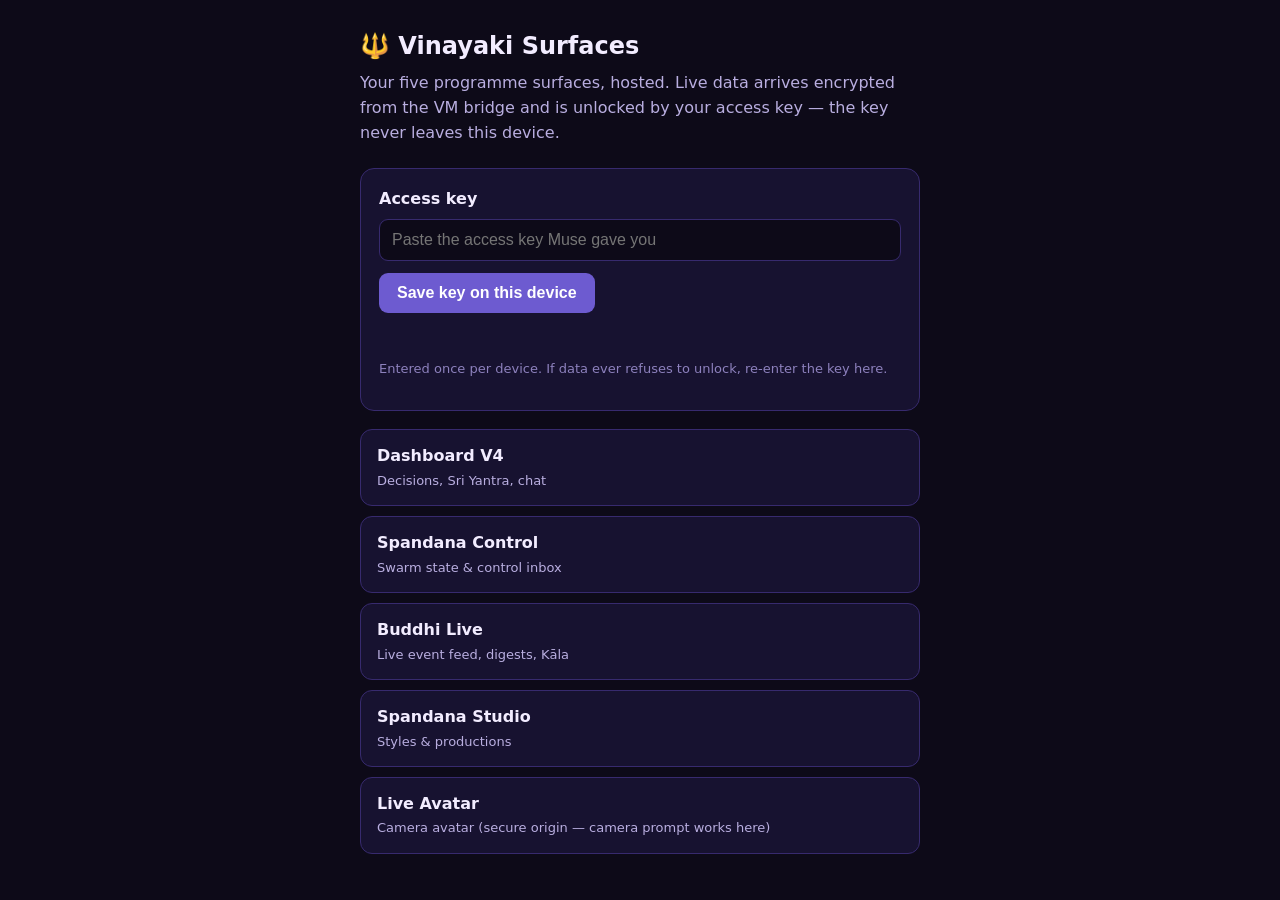
==== index.html @ d842d74e "split-brain pages v1 (19/25)" ====
<!DOCTYPE html>
<html lang="en">
<head>
<meta charset="utf-8">
<meta name="viewport" content="width=device-width, initial-scale=1">
<title>Vinayaki Surfaces</title>
<style>
  body { margin:0; background:#0d0a18; color:#f2ecff;
         font:16px/1.55 system-ui, sans-serif; padding:28px 18px; }
  main { max-width:560px; margin:0 auto; }
  h1 { font-size:24px; margin:0 0 6px; }
  p.sub { color:#b9aee0; margin:0 0 22px; }
  .card { background:#171230; border:1px solid #372a6e; border-radius:14px;
          padding:18px; margin:0 0 18px; }
  label { display:block; font-weight:600; margin-bottom:8px; }
  input { width:100%; box-sizing:border-box; padding:11px 12px;
          border-radius:9px; border:1px solid #372a6e; background:#0d0a18;
          color:#f2ecff; font-size:16px; }
  button { margin-top:12px; background:#6d5bd0; color:#fff; border:0;
           padding:11px 18px; border-radius:9px; font-size:16px;
           font-weight:600; }
  .ok { color:#9fe8b1; min-height:1.4em; margin-top:10px; }
  a.surf { display:block; background:#171230; border:1px solid #372a6e;
           border-radius:12px; padding:14px 16px; margin:0 0 10px;
           color:#f2ecff; text-decoration:none; font-weight:600; }
  a.surf span { display:block; font-weight:400; color:#b9aee0;
                font-size:13px; margin-top:2px; }
  .note { color:#8d81bd; font-size:13px; }
</style>
</head>
<body>
<main>
  <h1>🔱 Vinayaki Surfaces</h1>
  <p class="sub">Your five programme surfaces, hosted. Live data arrives
  encrypted from the VM bridge and is unlocked by your access key —
  the key never leaves this device.</p>

  <div class="card">
    <label for="key">Access key</label>
    <input id="key" type="password" autocomplete="off"
           placeholder="Paste the access key Muse gave you">
    <button id="save">Save key on this device</button>
    <div class="ok" id="ok"></div>
    <p class="note">Entered once per device. If data ever refuses to
    unlock, re-enter the key here.</p>
  </div>

  <a class="surf" href="dashboard/">Dashboard V4
    <span>Decisions, Sri Yantra, chat</span></a>
  <a class="surf" href="control/">Spandana Control
    <span>Swarm state &amp; control inbox</span></a>
  <a class="surf" href="buddhi/">Buddhi Live
    <span>Live event feed, digests, Kāla</span></a>
  <a class="surf" href="studio/">Spandana Studio
    <span>Styles &amp; productions</span></a>
  <a class="surf" href="avatar/">Live Avatar
    <span>Camera avatar (secure origin — camera prompt works here)</span></a>
</main>
<script>
  var input = document.getElementById('key');
  var ok = document.getElementById('ok');
  try {
    if (localStorage.getItem('sb_key')) {
      ok.textContent = 'Key already saved on this device.';
    }
  } catch (e) {}
  document.getElementById('save').addEventListener('click', function () {
    var v = input.value.trim();
    if (!v) { ok.textContent = 'Paste the key first.'; return; }
    try { localStorage.setItem('sb_key', v); } catch (e) {}
    ok.textContent = 'Key saved. Opening your surfaces…';
    var next = new URLSearchParams(location.search).get('next');
    if (next) { location.replace(next); }
  });
</script>
</body>
</html>
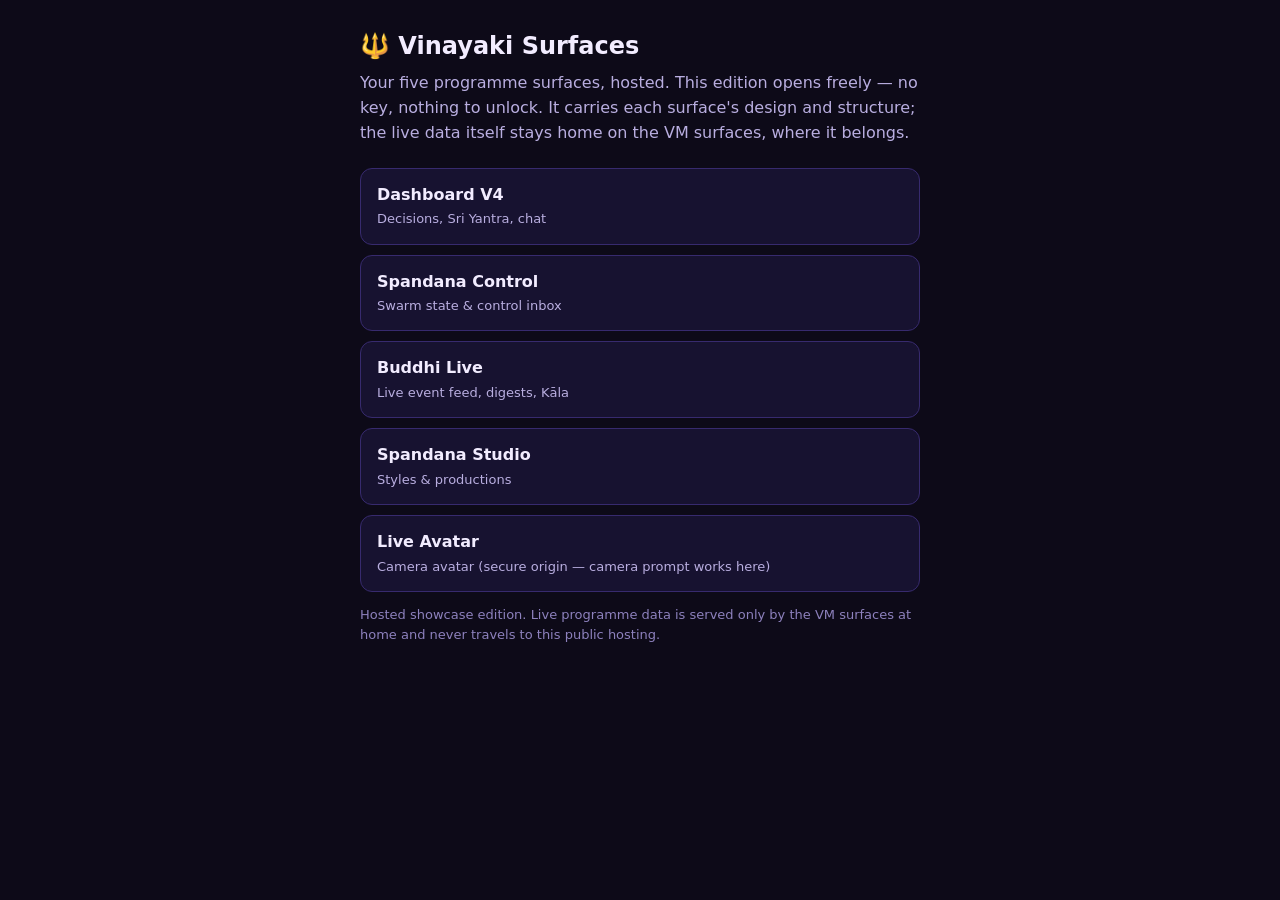
==== commit 23ce20a3: "Gate removal (principal's ruling 2026-11-23): hosted edition opens freely; live data stays on VM sur" ====
--- a/index.html
+++ b/index.html
@@ -10,16 +10,6 @@
   main { max-width:560px; margin:0 auto; }
   h1 { font-size:24px; margin:0 0 6px; }
   p.sub { color:#b9aee0; margin:0 0 22px; }
-  .card { background:#171230; border:1px solid #372a6e; border-radius:14px;
-          padding:18px; margin:0 0 18px; }
-  label { display:block; font-weight:600; margin-bottom:8px; }
-  input { width:100%; box-sizing:border-box; padding:11px 12px;
-          border-radius:9px; border:1px solid #372a6e; background:#0d0a18;
-          color:#f2ecff; font-size:16px; }
-  button { margin-top:12px; background:#6d5bd0; color:#fff; border:0;
-           padding:11px 18px; border-radius:9px; font-size:16px;
-           font-weight:600; }
-  .ok { color:#9fe8b1; min-height:1.4em; margin-top:10px; }
   a.surf { display:block; background:#171230; border:1px solid #372a6e;
            border-radius:12px; padding:14px 16px; margin:0 0 10px;
            color:#f2ecff; text-decoration:none; font-weight:600; }
@@ -31,19 +21,10 @@
 <body>
 <main>
   <h1>🔱 Vinayaki Surfaces</h1>
-  <p class="sub">Your five programme surfaces, hosted. Live data arrives
-  encrypted from the VM bridge and is unlocked by your access key —
-  the key never leaves this device.</p>
-
-  <div class="card">
-    <label for="key">Access key</label>
-    <input id="key" type="password" autocomplete="off"
-           placeholder="Paste the access key Muse gave you">
-    <button id="save">Save key on this device</button>
-    <div class="ok" id="ok"></div>
-    <p class="note">Entered once per device. If data ever refuses to
-    unlock, re-enter the key here.</p>
-  </div>
+  <p class="sub">Your five programme surfaces, hosted. This edition
+  opens freely — no key, nothing to unlock. It carries each surface's
+  design and structure; the live data itself stays home on the VM
+  surfaces, where it belongs.</p>
 
   <a class="surf" href="dashboard/">Dashboard V4
     <span>Decisions, Sri Yantra, chat</span></a>
@@ -55,23 +36,10 @@
     <span>Styles &amp; productions</span></a>
   <a class="surf" href="avatar/">Live Avatar
     <span>Camera avatar (secure origin — camera prompt works here)</span></a>
+
+  <p class="note">Hosted showcase edition. Live programme data is
+  served only by the VM surfaces at home and never travels to this
+  public hosting.</p>
 </main>
-<script>
-  var input = document.getElementById('key');
-  var ok = document.getElementById('ok');
-  try {
-    if (localStorage.getItem('sb_key')) {
-      ok.textContent = 'Key already saved on this device.';
-    }
-  } catch (e) {}
-  document.getElementById('save').addEventListener('click', function () {
-    var v = input.value.trim();
-    if (!v) { ok.textContent = 'Paste the key first.'; return; }
-    try { localStorage.setItem('sb_key', v); } catch (e) {}
-    ok.textContent = 'Key saved. Opening your surfaces…';
-    var next = new URLSearchParams(location.search).get('next');
-    if (next) { location.replace(next); }
-  });
-</script>
 </body>
 </html>
